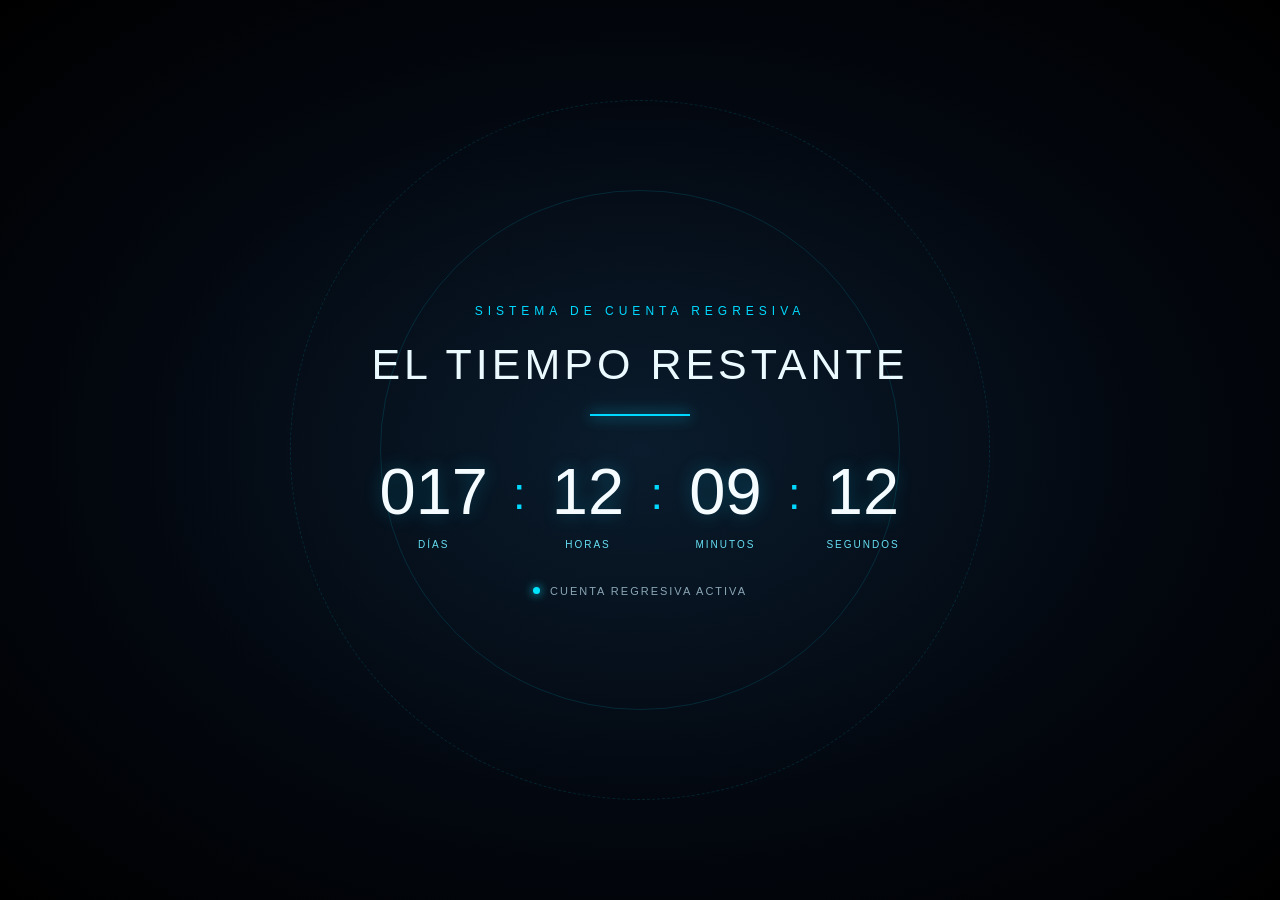
==== index.html @ ee1faf60 "Add files via upload" ====
<!DOCTYPE html>
<html lang="es">
<head>
    <meta charset="UTF-8">
    <meta name="viewport" content="width=device-width, initial-scale=1.0">
    <title>Cuenta Regresiva</title>
    <link rel="stylesheet" href="style.css">
</head>
<body>
    <div class="fondo">
        <div class="circulo circulo1"></div>
        <div class="circulo circulo2"></div>

        <main class="contenedor">
            <p class="etiqueta">SISTEMA DE CUENTA REGRESIVA</p>
            <h1>EL TIEMPO RESTANTE</h1>
            <div class="linea"></div>

            <div class="contador">
                <div class="bloque">
                    <div class="numero" id="dias">000</div>
                    <span>DÍAS</span>
                </div>

                <div class="separador">:</div>

                <div class="bloque">
                    <div class="numero" id="horas">00</div>
                    <span>HORAS</span>
                </div>

                <div class="separador">:</div>

                <div class="bloque">
                    <div class="numero" id="minutos">00</div>
                    <span>MINUTOS</span>
                </div>

                <div class="separador">:</div>

                <div class="bloque">
                    <div class="numero" id="segundos">00</div>
                    <span>SEGUNDOS</span>
                </div>
            </div>

            <div class="estado">
                <span class="punto"></span>
                <span id="mensaje">CUENTA REGRESIVA ACTIVA</span>
            </div>

           
<!--
<a href="agujero.html" class="boton-regalo">
    ENTRAR AL REGALO <span>➜</span>
</a>
-->
        </main>
    </div>

    <script src="script.js"></script>
</body>
</html>
---- style.css ----
* {
    margin: 0;
    padding: 0;
    box-sizing: border-box;
}

html, body {
    min-height: 100%;
    width: 100%;
}

body {
    background: #02060d;
    color: #eafaff;
    font-family: Arial, sans-serif;
    overflow-x: hidden;
}

.fondo {
    min-height: 100vh;
    display: flex;
    justify-content: center;
    align-items: center;
    position: relative;
    overflow: hidden;
    padding: 30px 18px;
    background: radial-gradient(
        ellipse at center,
        #0a1c2d 0%,
        #030810 55%,
        #000 100%
    );
}

.circulo {
    position: absolute;
    border-radius: 50%;
    border: 1px solid rgba(0, 220, 255, 0.13);
    pointer-events: none;
}

.circulo1 {
    width: 520px;
    height: 520px;
    animation: girar 28s linear infinite;
}

.circulo2 {
    width: 700px;
    height: 700px;
    border-style: dashed;
    animation: girar 45s linear infinite reverse;
}

@keyframes girar {
    to {
        transform: rotate(360deg);
    }
}

.contenedor {
    position: relative;
    z-index: 1;
    width: min(900px, 100%);
    text-align: center;
    padding: 35px 20px;
}

.etiqueta {
    color: #00d9ff;
    font-size: 12px;
    letter-spacing: 5px;
    margin-bottom: 22px;
}

h1 {
    font-size: clamp(25px, 4vw, 43px);
    letter-spacing: 4px;
    font-weight: 500;
    margin-bottom: 25px;
}

.linea {
    width: 100px;
    height: 2px;
    background: #00d9ff;
    margin: 0 auto 38px;
    box-shadow: 0 0 14px #00d9ff;
}

.contador {
    display: flex;
    align-items: center;
    justify-content: center;
    gap: clamp(8px, 2.4vw, 25px);
}

.bloque {
    min-width: 75px;
    display: flex;
    flex-direction: column;
    gap: 10px;
}

.numero {
    font-size: clamp(32px, 6vw, 65px);
    font-weight: 300;
    color: #f5fcff;
    text-shadow: 0 0 18px rgba(0, 217, 255, 0.28);
    font-variant-numeric: tabular-nums;
}

.bloque span {
    color: #66dff2;
    font-size: 10px;
    letter-spacing: 2px;
}

.separador {
    font-size: clamp(25px, 4vw, 45px);
    color: #00d9ff;
    margin-top: -15px;
}

.estado {
    display: flex;
    justify-content: center;
    align-items: center;
    gap: 10px;
    margin-top: 35px;
    color: #8ba7b6;
    font-size: 11px;
    letter-spacing: 2px;
}

.punto {
    width: 7px;
    height: 7px;
    background: #00e5ff;
    border-radius: 50%;
    box-shadow: 0 0 10px #00e5ff;
    animation: pulso 1.5s infinite;
}

@keyframes pulso {
    50% {
        opacity: 0.3;
    }
}

.boton-regalo {
    display: inline-flex;
    align-items: center;
    justify-content: center;
    gap: 12px;
    margin-top: 35px;
    padding: 15px 28px;
    color: #00eaff;
    background: rgba(0, 234, 255, 0.08);
    border: 1px solid #00eaff;
    border-radius: 8px;
    font-size: 13px;
    font-weight: bold;
    letter-spacing: 2px;
    text-decoration: none;
    transition: 0.3s ease;
}

  .boton-regalo:hover { 
    color: #000;
    background: #00eaff;
    box-shadow: 0 0 25px rgba(0, 234, 255, 0.5);
    transform: translateY(-3px);
} 

.boton-regalo span {
    font-size: 18px;
    transition: transform 0.3s ease;
}

.boton-regalo:hover span {
    transform: translateX(5px);
} 

@media (max-width: 520px) {
    .contador {
        gap: 5px;
    }

    .bloque {
        min-width: 55px;
    }

    .bloque span {
        font-size: 8px;
        letter-spacing: 1px;
    }

    .etiqueta {
        letter-spacing: 2px;
    }

    h1 {
        letter-spacing: 2px;
    }

    .separador {
        margin-top: -12px;
    }
}
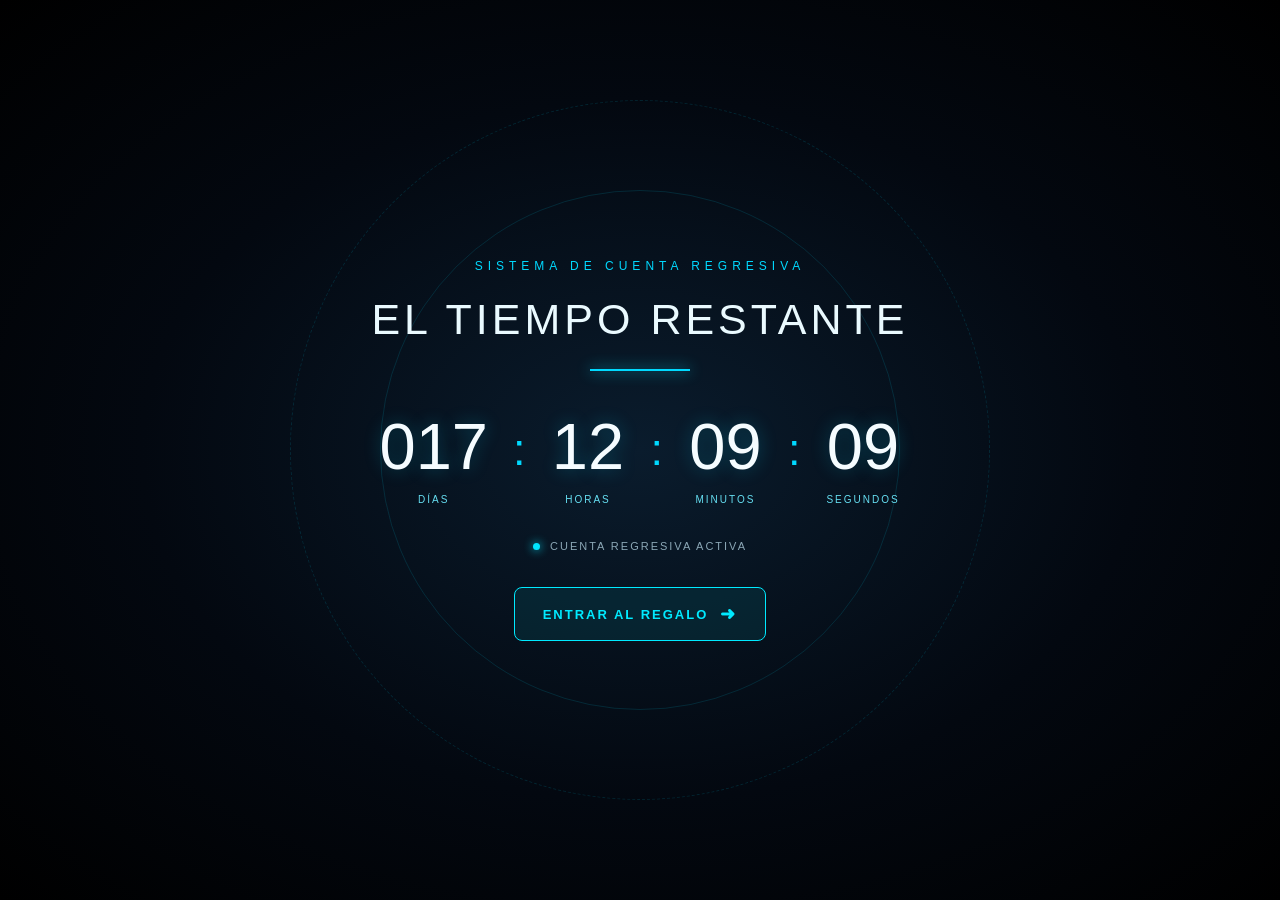
==== commit 9560b5db: "Restore HTML structure and add missing elements" ====
--- a/index.html
+++ b/index.html
@@ -51,11 +51,11 @@
             </div>
 
            
-<!--
+
 <a href="agujero.html" class="boton-regalo">
     ENTRAR AL REGALO <span>➜</span>
 </a>
--->
+
         </main>
     </div>
 
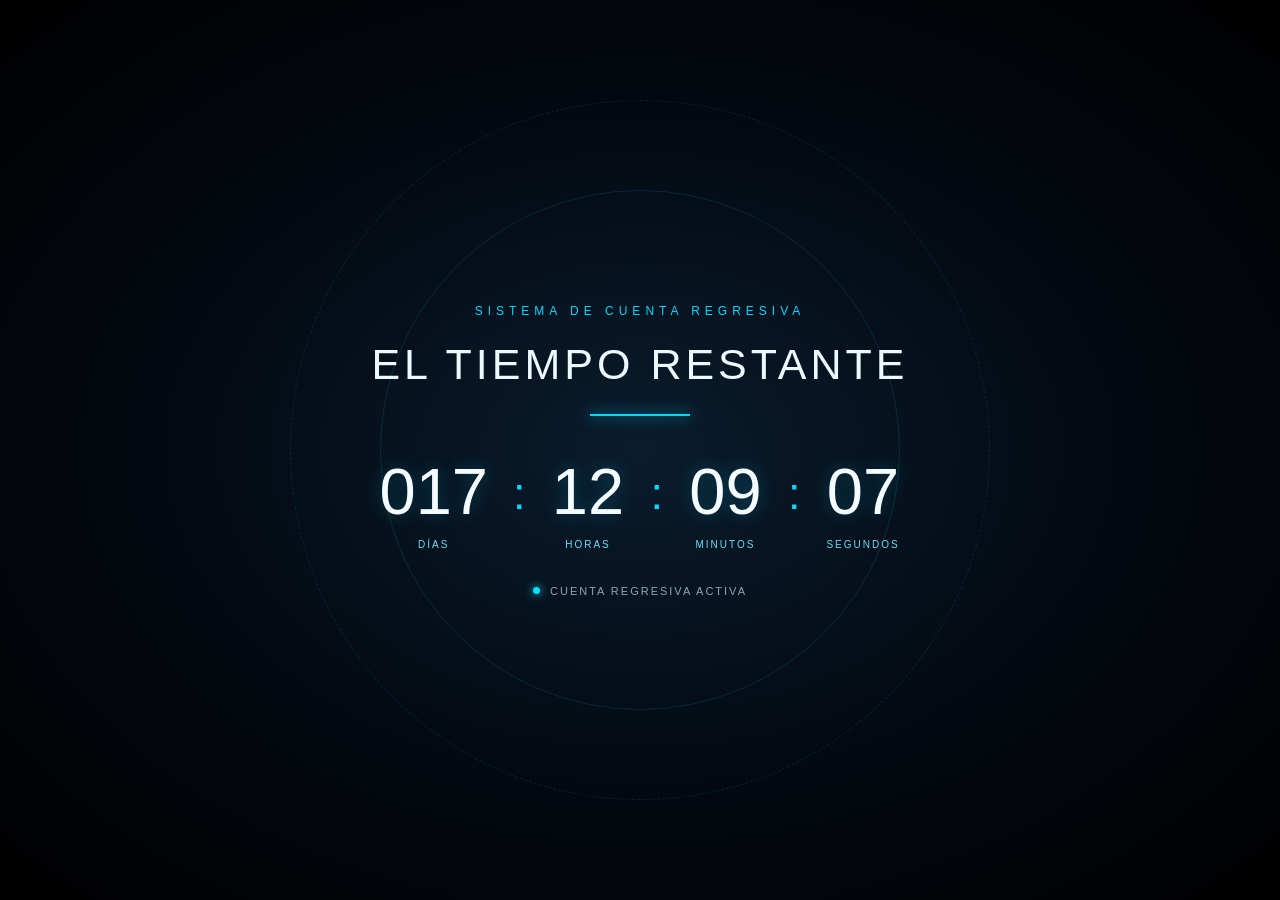
==== commit d7ecb402: "Update index.html" ====
--- a/index.html
+++ b/index.html
@@ -52,9 +52,11 @@
 
            
 
+<!--
 <a href="agujero.html" class="boton-regalo">
     ENTRAR AL REGALO <span>➜</span>
 </a>
+-->
 
         </main>
     </div>
